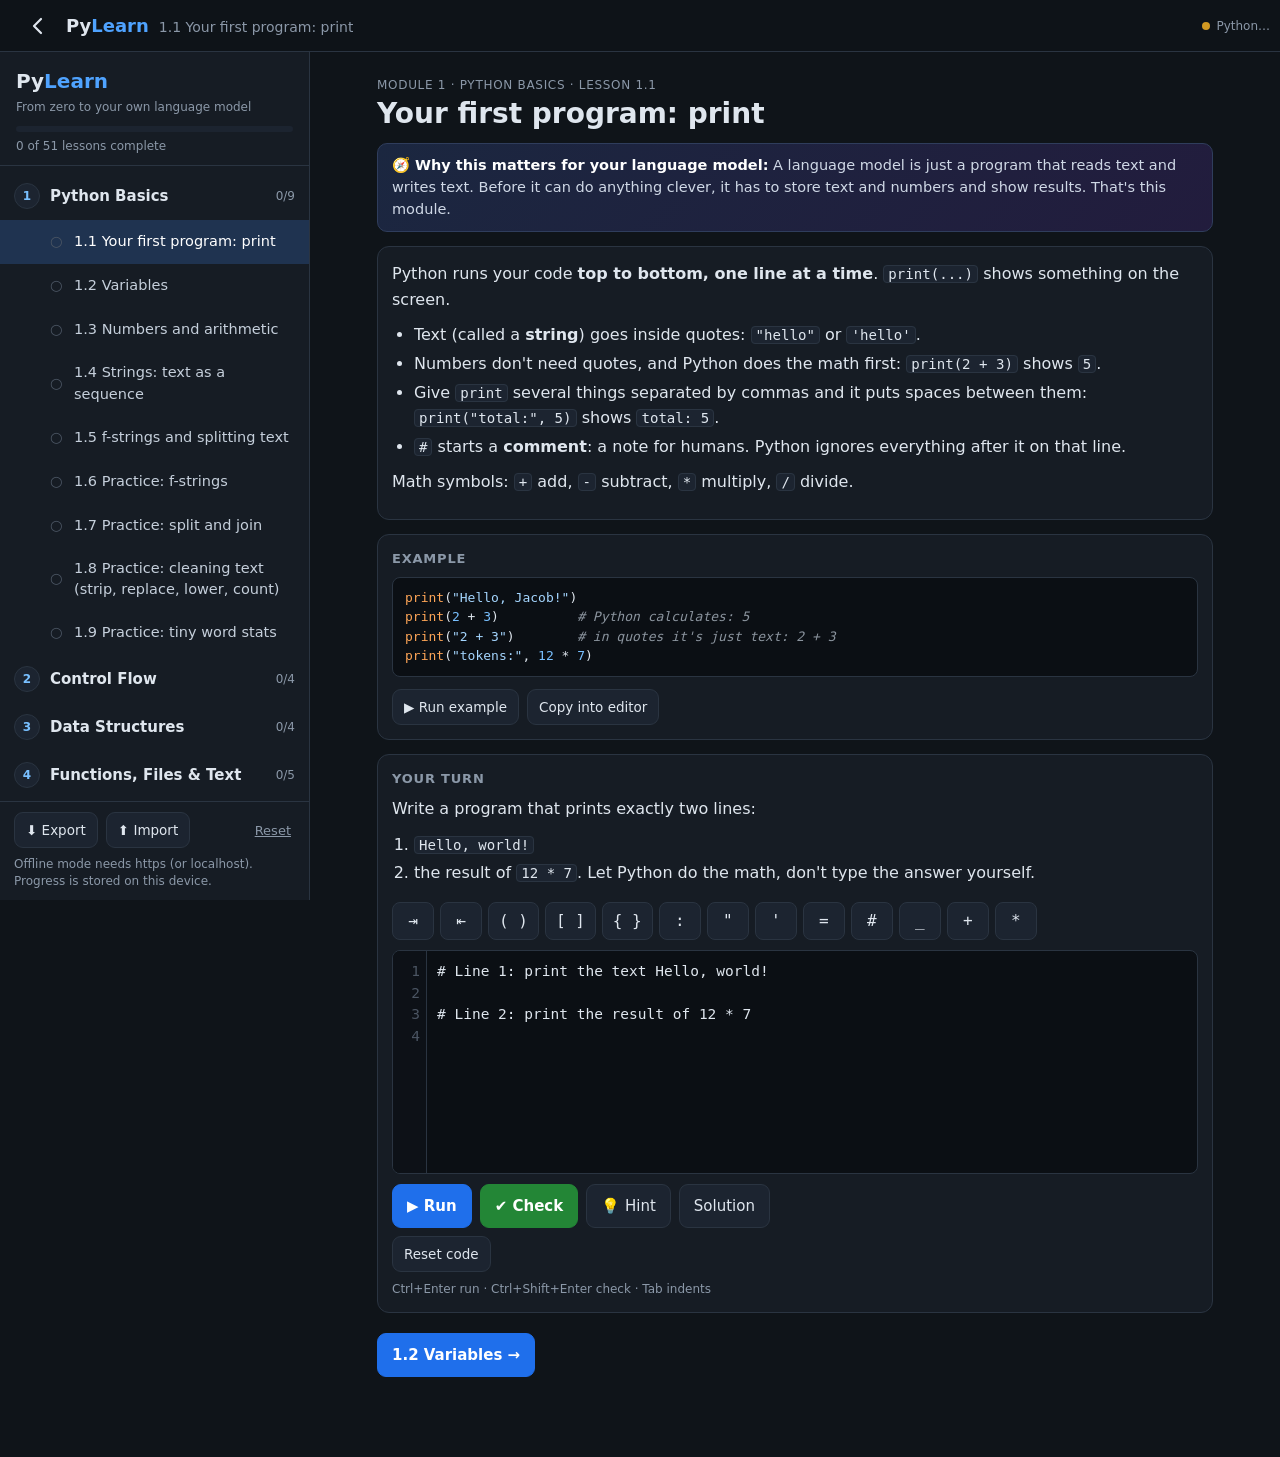
==== code.html @ 898a20d3 "Drills and concepts edition: daily review, predict/order/fill/bug drills, flashcards, streak; Python" ====
<!DOCTYPE html>
<html lang="en">
<head>
<meta charset="utf-8">
<meta name="viewport" content="width=device-width, initial-scale=1, viewport-fit=cover">
<title>PyLearn: Coding lessons</title>
<meta name="description" content="Learn Python from zero to your own language model. Runs offline in your browser.">
<meta name="theme-color" content="#0f1419">
<meta name="color-scheme" content="dark">
<meta name="apple-mobile-web-app-capable" content="yes">
<meta name="mobile-web-app-capable" content="yes">
<meta name="apple-mobile-web-app-status-bar-style" content="black-translucent">
<meta name="apple-mobile-web-app-title" content="PyLearn">
<meta name="format-detection" content="telephone=no">
<link rel="manifest" href="manifest.json">
<link rel="icon" type="image/svg+xml" href="icons/icon.svg">
<link rel="icon" type="image/png" sizes="192x192" href="icons/icon-192.png">
<link rel="apple-touch-icon" sizes="180x180" href="icons/apple-touch-icon.png">
<link rel="stylesheet" href="style.css">
</head>
<body>
<header id="topbar">
  <a id="homeBtn" class="iconbtn" href="./" aria-label="Back to drills" title="Back to drills">
    <svg viewBox="0 0 24 24" width="24" height="24" aria-hidden="true"><path d="M15 5l-7 7 7 7" fill="none" stroke="currentColor" stroke-width="2.2" stroke-linecap="round" stroke-linejoin="round"/></svg>
  </a>
  <button id="menuBtn" class="iconbtn" aria-label="Open lesson list" aria-controls="drawer" aria-expanded="false">
    <svg viewBox="0 0 24 24" width="24" height="24" aria-hidden="true"><path d="M3 6h18M3 12h18M3 18h18" stroke="currentColor" stroke-width="2" stroke-linecap="round"/></svg>
  </button>
  <div id="toptitle"><span class="brand">Py<span>Learn</span></span><span id="topLesson"></span></div>
  <div id="pyStatus" class="pystatus loading" title="Python status"><span class="dot"></span><span class="lbl">Python…</span></div>
</header>
<div id="overlay" class="hidden"></div>
<aside id="drawer" aria-label="Lessons">
  <div id="brand">
    <h1>Py<span>Learn</span></h1>
    <div class="sub">From zero to your own language model</div>
    <div id="progressbar"><div></div></div>
    <div id="progresstext"></div>
  </div>
  <nav id="nav"></nav>
  <div id="sidefoot">
    <div class="footrow">
      <button class="b small" id="exportBtn" title="Download your progress and code as a JSON file">⬇ Export</button>
      <button class="b small" id="importBtn" title="Load progress from a JSON file">⬆ Import</button>
      <button class="linkbtn" id="resetAll" title="Erase all progress and saved code">Reset</button>
    </div>
    <div class="footnote" id="offlineNote">Works offline once loaded. Progress is stored on this device.</div>
    <input type="file" id="importFile" accept="application/json,.json" class="hidden">
  </div>
</aside>
<main id="main"><div id="content"><div class="loading-msg">Loading lessons…</div></div></main>
<div id="toast" role="status" aria-live="polite"></div>
<script src="app.js"></script>
</body>
</html>
---- style.css ----
:root {
  --bg: #0f1419; --panel: #161c24; --panel2: #1c2430; --border: #2a3441;
  --text: #dfe6ee; --muted: #8b98a8; --accent: #4fa3ff; --accent2: #7c5cff;
  --ok: #3fb950; --bad: #f85149; --warn: #d29922; --code: #0b0f14;
  --mono: ui-monospace, "SF Mono", Menlo, "JetBrains Mono", "Fira Code", "DejaVu Sans Mono", Consolas, monospace;
  --sans: -apple-system, BlinkMacSystemFont, "Inter", "Segoe UI", "Noto Sans", "DejaVu Sans", Arial, sans-serif;
  --sat: env(safe-area-inset-top, 0px); --sab: env(safe-area-inset-bottom, 0px);
  --sal: env(safe-area-inset-left, 0px); --sar: env(safe-area-inset-right, 0px);
  --topbar: 52px; --drawer: min(86vw, 330px);
}
* { box-sizing: border-box; -webkit-tap-highlight-color: transparent; }
html { -webkit-text-size-adjust: 100%; text-size-adjust: 100%; background: var(--bg); }
body { margin: 0; min-height: 100vh; min-height: 100dvh; background: var(--bg); color: var(--text); font-family: var(--sans); font-size: 16px; line-height: 1.5; overscroll-behavior-y: none; }
a { color: var(--accent); }
button { font-family: inherit; }
.hidden { display: none !important; }

/* ---------- top bar ---------- */
#topbar { position: sticky; top: 0; z-index: 30; display: flex; align-items: center; gap: 6px;
  height: calc(var(--topbar) + var(--sat)); padding: var(--sat) calc(10px + var(--sar)) 0 calc(6px + var(--sal));
  background: rgba(15, 20, 25, .94); -webkit-backdrop-filter: blur(10px); backdrop-filter: blur(10px); border-bottom: 1px solid var(--border); }
.iconbtn { flex: none; width: 44px; height: 44px; display: inline-flex; align-items: center; justify-content: center; border: none; background: none; color: var(--text); border-radius: 10px; cursor: pointer; }
.iconbtn:active { background: var(--panel2); }
#toptitle { flex: 1; min-width: 0; display: flex; align-items: baseline; gap: 10px; white-space: nowrap; overflow: hidden; }
#toptitle .brand { font-weight: 700; font-size: 18px; }
.brand span, #brand h1 span { color: var(--accent); }
#topLesson { color: var(--muted); font-size: 14px; overflow: hidden; text-overflow: ellipsis; }
.pystatus { flex: none; display: inline-flex; align-items: center; gap: 6px; font-size: 12px; color: var(--muted); }
.pystatus .dot { width: 8px; height: 8px; border-radius: 50%; background: var(--warn); }
.pystatus.ready .dot { background: var(--ok); }
.pystatus.busy .dot { background: var(--accent); animation: pulse 1s infinite; }
.pystatus.error .dot { background: var(--bad); }
@keyframes pulse { 50% { opacity: .3; } }

/* ---------- drawer ---------- */
#drawer { position: fixed; z-index: 50; top: 0; bottom: 0; left: 0; width: calc(var(--drawer) + var(--sal)); background: var(--panel);
  border-right: 1px solid var(--border); display: flex; flex-direction: column; transform: translateX(-102%);
  transition: transform .25s ease; padding-left: var(--sal); visibility: hidden; }
body.drawer-open #drawer { transform: none; visibility: visible; }
#overlay { position: fixed; inset: 0; z-index: 40; background: rgba(0, 0, 0, .5); }
#brand { padding: calc(14px + var(--sat)) 16px 10px; border-bottom: 1px solid var(--border); }
#brand h1 { margin: 0; font-size: 20px; }
#brand .sub { color: var(--muted); font-size: 12px; margin-top: 2px; }
#progressbar { height: 6px; background: var(--panel2); border-radius: 3px; margin-top: 10px; overflow: hidden; }
#progressbar div { height: 100%; background: linear-gradient(90deg, var(--accent), var(--accent2)); width: 0; transition: width .4s; }
#progresstext { font-size: 12px; color: var(--muted); margin-top: 5px; }
#nav { overflow-y: auto; -webkit-overflow-scrolling: touch; flex: 1; padding: 6px 0 20px; overscroll-behavior: contain; }
.mod-head { display: flex; align-items: center; gap: 10px; padding: 11px 14px; cursor: pointer; user-select: none; font-weight: 600; font-size: 15px; }
.mod-head:active, .les:active { background: var(--panel2); }
.mod-head .num { display: inline-flex; width: 26px; height: 26px; border-radius: 50%; align-items: center; justify-content: center; background: var(--panel2); border: 1px solid var(--border); font-size: 12px; flex: none; }
.mod-head .num.done { background: var(--ok); border-color: var(--ok); color: #fff; }
.mod-head .count { margin-left: auto; color: var(--muted); font-weight: 400; font-size: 12px; }
.mod-lessons { display: none; }
.mod.open .mod-lessons { display: block; }
.les { display: flex; gap: 8px; align-items: center; padding: 10px 14px 10px 50px; cursor: pointer; font-size: 14.5px; color: #c5cfdb; min-height: 44px; }
.les.active { background: #1f3350; color: #fff; }
.les .chk { width: 16px; flex: none; color: var(--ok); font-weight: bold; }
.les .chk.todo { color: #4b5563; }
#sidefoot { padding: 10px 14px calc(10px + var(--sab)); border-top: 1px solid var(--border); font-size: 12px; color: var(--muted); }
.footrow { display: flex; gap: 8px; align-items: center; }
.linkbtn { margin-left: auto; background: none; border: none; color: var(--muted); cursor: pointer; font-size: 13px; padding: 8px 4px; text-decoration: underline; }
.footnote { margin-top: 8px; line-height: 1.4; }

/* ---------- main ---------- */
#content { max-width: 900px; margin: 0 auto; padding: 14px calc(12px + var(--sar)) calc(40px + var(--sab)) calc(12px + var(--sal)); }
.loading-msg { color: var(--muted); padding: 30px 4px; }
.crumb { color: var(--muted); font-size: 12px; text-transform: uppercase; letter-spacing: .7px; }
h2.title { margin: 2px 0 12px; font-size: 24px; line-height: 1.25; }
.why { background: linear-gradient(135deg, #1b2740, #221c3d); border: 1px solid #2f3d5c; border-radius: 10px; padding: 11px 14px; margin-bottom: 14px; font-size: 14.5px; color: #cfd8e6; }
.why b { color: #fff; }
.card { background: var(--panel); border: 1px solid var(--border); border-radius: 12px; padding: 14px; margin-bottom: 14px; }
.card h3 { margin: 0 0 8px; font-size: 13px; text-transform: uppercase; letter-spacing: .8px; color: var(--muted); }
.md p { line-height: 1.6; margin: 0 0 10px; }
.md ul, .md ol { margin: 0 0 10px; padding-left: 22px; line-height: 1.6; }
.md li { margin: 3px 0; }
.md code { font-family: var(--mono); background: var(--panel2); border: 1px solid var(--border); padding: 0 4px; border-radius: 4px; font-size: .88em; overflow-wrap: anywhere; }
.md pre code { border: none; padding: 0; background: none; }
.md h4 { margin: 14px 0 6px; }
.md .tablewrap { overflow-x: auto; -webkit-overflow-scrolling: touch; }
.md table { border-collapse: collapse; margin: 6px 0 12px; }
.md td, .md th { border: 1px solid var(--border); padding: 4px 10px; font-family: var(--mono); font-size: 13px; }
pre.code { font-family: var(--mono); font-size: 13px; background: var(--code); border: 1px solid var(--border); border-radius: 8px; padding: 10px 12px; overflow-x: auto; -webkit-overflow-scrolling: touch; line-height: 1.5; margin: 6px 0 12px; white-space: pre; }
.kw { color: #ff7b72; } .str { color: #a5d6ff; } .com { color: #8b949e; font-style: italic; } .num { color: #79c0ff; } .fn { color: #d2a8ff; } .bi { color: #ffa657; }
.btnrow { display: flex; gap: 8px; flex-wrap: wrap; align-items: center; }
button.b { font-size: 15px; border-radius: 9px; padding: 10px 14px; min-height: 44px; border: 1px solid var(--border); background: var(--panel2); color: var(--text); cursor: pointer; touch-action: manipulation; }
button.b:hover { border-color: var(--accent); }
button.b:disabled { opacity: .5; cursor: wait; }
button.primary { background: #1f6feb; border-color: #1f6feb; color: #fff; font-weight: 600; }
button.success { background: #238636; border-color: #238636; color: #fff; font-weight: 600; }
button.danger { background: #8e1f1f; border-color: #b62324; color: #fff; font-weight: 600; }
button.small { font-size: 13.5px; padding: 7px 11px; min-height: 36px; }
.actions { display: grid; grid-template-columns: 1fr 1fr; gap: 8px; }
.actions .wide { grid-column: span 2; }
.secondary { margin-top: 8px; }
.kbd { color: var(--muted); font-size: 12px; margin-top: 8px; }
@media (hover: none) { .kbd { display: none; } }

/* ---------- editor ---------- */
.keybar { position: sticky; top: calc(var(--topbar) + var(--sat)); z-index: 5; display: flex; gap: 6px; overflow-x: auto; -webkit-overflow-scrolling: touch;
  padding: 6px 2px; margin: 8px -2px 0; background: var(--panel); scrollbar-width: none; }
.keybar::-webkit-scrollbar { display: none; }
.keybar button { flex: none; min-width: 42px; height: 38px; padding: 0 10px; font-family: var(--mono); font-size: 16px; border-radius: 8px;
  border: 1px solid var(--border); background: var(--panel2); color: var(--text); cursor: pointer; touch-action: manipulation; user-select: none; -webkit-user-select: none; }
.keybar button:active { background: #2a3a52; }
.editor { display: flex; align-items: flex-start; border: 1px solid var(--border); border-radius: 8px; background: var(--code); overflow: hidden; margin: 4px 0 10px; }
.editor:focus-within { border-color: var(--accent); }
.gutter { font-family: var(--mono); font-size: 16px; line-height: 1.5; color: #4b5563; text-align: right; padding: 10px 6px 10px 6px; user-select: none; -webkit-user-select: none; white-space: pre; overflow: hidden; background: #0d1117; border-right: 1px solid var(--border); min-width: 34px; flex: none; }
textarea.code { flex: 1; min-width: 0; font-family: var(--mono); font-size: 16px; line-height: 1.5; background: transparent; color: var(--text); border: none; outline: none; resize: none;
  padding: 10px; min-height: 220px; white-space: pre; overflow-x: auto; overflow-y: hidden; tab-size: 4; -moz-tab-size: 4; caret-color: #fff; border-radius: 0; -webkit-appearance: none; appearance: none; }
.out { font-family: var(--mono); font-size: 13px; background: var(--code); border: 1px solid var(--border); border-radius: 8px; padding: 10px 12px; white-space: pre-wrap; word-break: break-word; max-height: 60vh; overflow: auto; -webkit-overflow-scrolling: touch; margin-top: 10px; }
.out .err { color: #ffa198; }
.out .dim { color: var(--muted); }
.banner { border-radius: 8px; padding: 10px 12px; margin-top: 10px; font-size: 15px; line-height: 1.5; white-space: pre-wrap; overflow-wrap: anywhere; }
.banner.pass { background: #12261a; border: 1px solid var(--ok); color: #aff5b4; }
.banner.fail { background: #2a1416; border: 1px solid var(--bad); color: #ffd1cf; }
.banner.info { background: #2a2210; border: 1px solid var(--warn); color: #f5dfa8; }
.banner.slow { background: #13233a; border: 1px solid #2f5d99; color: #cfe3ff; margin: 0 0 14px; }
.navrow { display: flex; flex-direction: column; gap: 8px; margin-top: 20px; }
.navrow button { width: 100%; text-align: left; }
.navrow #next { text-align: right; }
#toast { position: fixed; z-index: 60; left: 50%; transform: translateX(-50%); bottom: calc(20px + var(--sab)); max-width: 92vw; background: var(--ok); color: #fff; padding: 10px 16px; border-radius: 10px; font-weight: 600; opacity: 0; transition: opacity .3s; pointer-events: none; text-align: center; }
#toast.show { opacity: 1; }
#toast.warn { background: #9a6700; }

/* ---------- wider screens: drawer becomes a fixed sidebar ---------- */
@media (min-width: 960px) {
  #menuBtn { display: none; }
  #topbar { padding-left: calc(16px + var(--sal)); }
  #drawer { transform: none; visibility: visible; top: calc(var(--topbar) + var(--sat)); width: 310px; z-index: 20; }
  #brand { padding-top: 14px; }
  #overlay { display: none !important; }
  #main { margin-left: 310px; }
  #content { padding: 24px 32px 80px; }
  h2.title { font-size: 28px; }
  .actions { display: flex; flex-wrap: wrap; }
  .navrow { flex-direction: row; justify-content: space-between; }
  .navrow button { width: auto; }
}
@media (min-width: 960px) and (hover: hover) and (pointer: fine) {
  textarea.code, .gutter { font-size: 14.5px; }
}
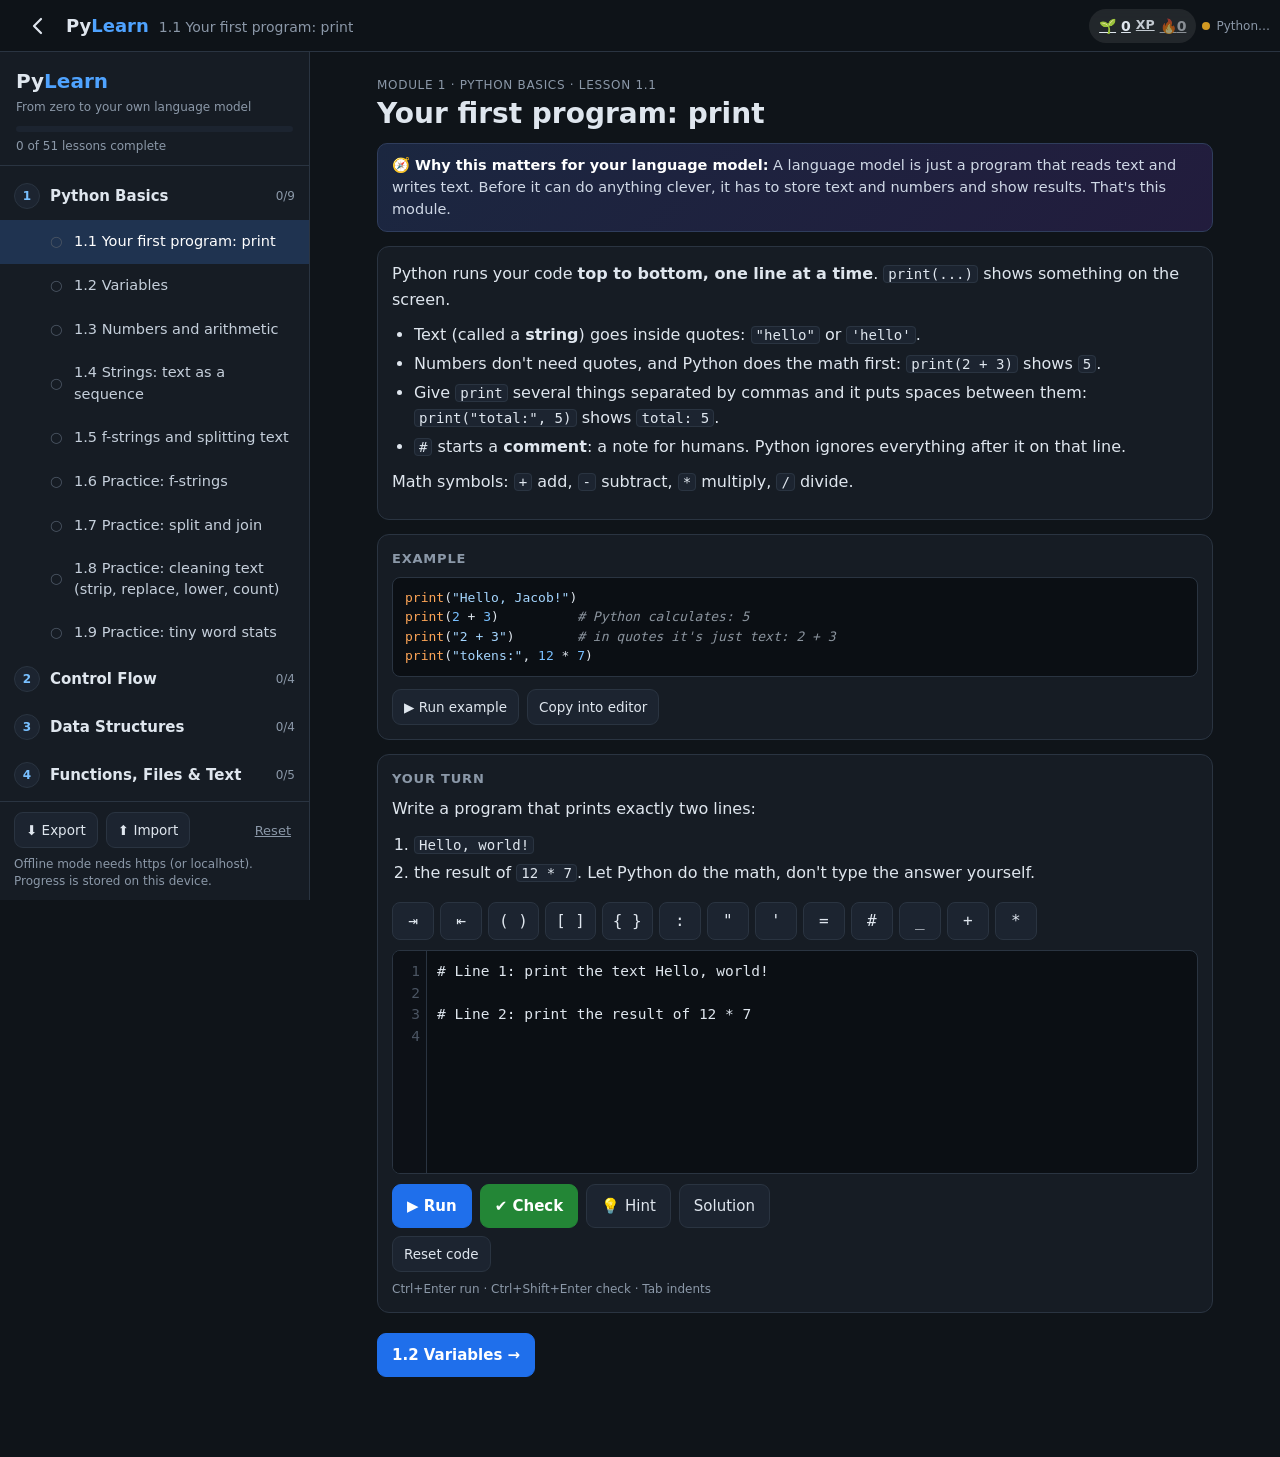
==== commit bd321568: "XP points, ranks and streaks: header badge, Ranks screen, rank-up celebration, backfill from existin" ====
--- a/code.html
+++ b/code.html
@@ -27,6 +27,7 @@
     <svg viewBox="0 0 24 24" width="24" height="24" aria-hidden="true"><path d="M3 6h18M3 12h18M3 18h18" stroke="currentColor" stroke-width="2" stroke-linecap="round"/></svg>
   </button>
   <div id="toptitle"><span class="brand">Py<span>Learn</span></span><span id="topLesson"></span></div>
+  <a id="xpBadge" class="pg-badge" href="./#/ranks" title="Rank, XP and streak"></a>
   <div id="pyStatus" class="pystatus loading" title="Python status"><span class="dot"></span><span class="lbl">Python…</span></div>
 </header>
 <div id="overlay" class="hidden"></div>
@@ -50,6 +51,7 @@
 </aside>
 <main id="main"><div id="content"><div class="loading-msg">Loading lessons…</div></div></main>
 <div id="toast" role="status" aria-live="polite"></div>
+<script src="game.js"></script>
 <script src="app.js"></script>
 </body>
 </html>
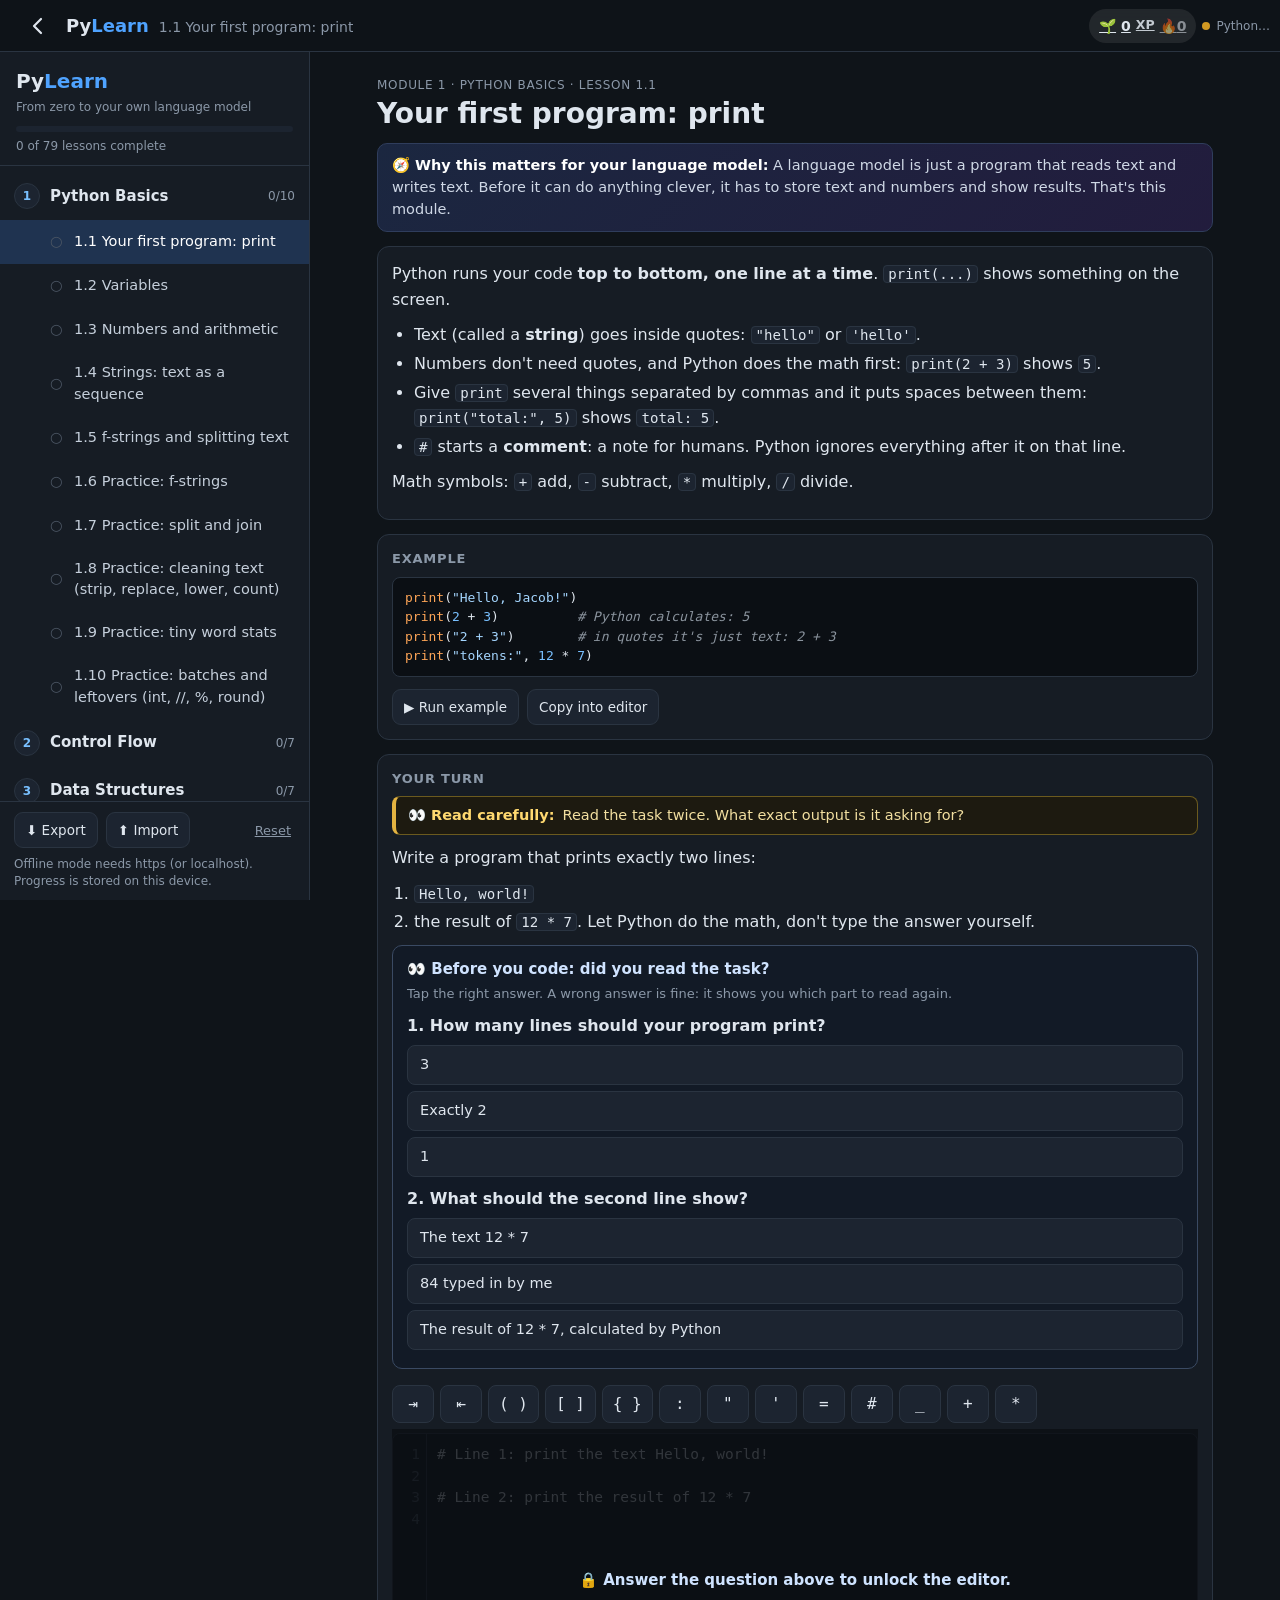
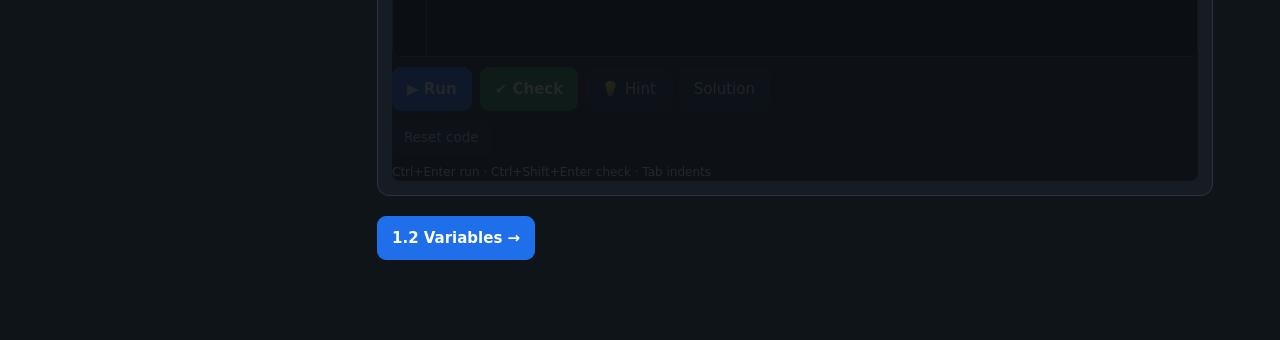
==== commit 52cc5edc: "More practice: 28 new practice lessons (3 per module, plus 1.10) with matching drills; read-carefull" ====
--- a/code.html
+++ b/code.html
@@ -52,6 +52,7 @@
 <main id="main"><div id="content"><div class="loading-msg">Loading lessons…</div></div></main>
 <div id="toast" role="status" aria-live="polite"></div>
 <script src="game.js"></script>
+<script src="careful.js"></script>
 <script src="app.js"></script>
 </body>
 </html>
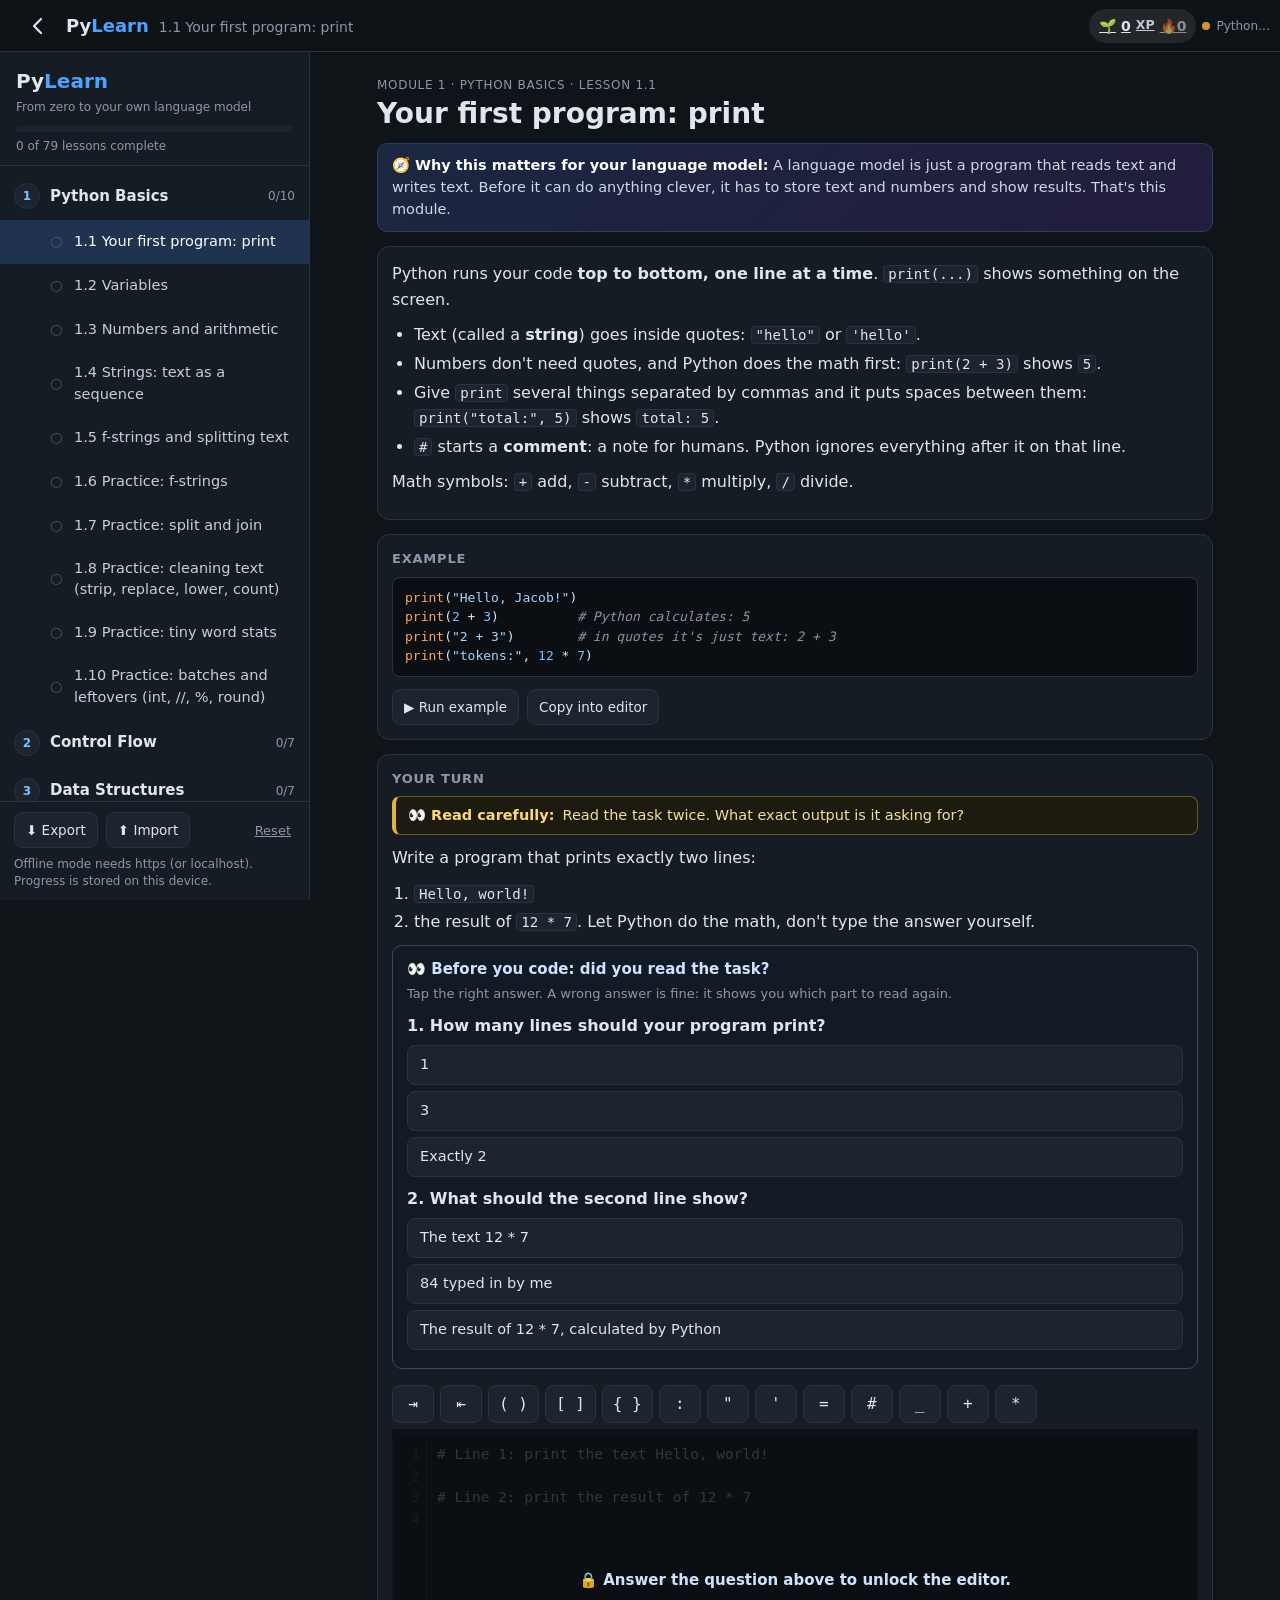
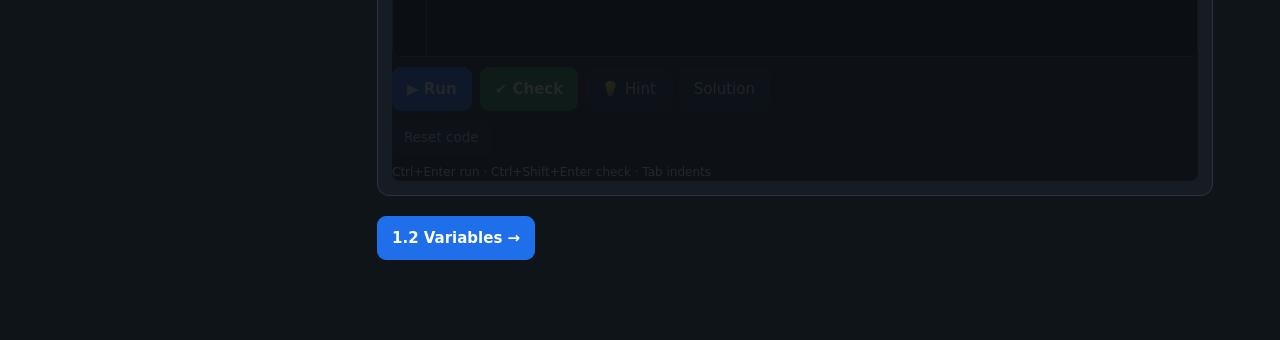
==== commit 09fb1ba9: "Sync with desktop PyLearn through a private GitHub repo: Sync card (token setup steps, test, disconn" ====
--- a/code.html
+++ b/code.html
@@ -45,6 +45,7 @@
       <button class="b small" id="importBtn" title="Load progress from a JSON file">⬆ Import</button>
       <button class="linkbtn" id="resetAll" title="Erase all progress and saved code">Reset</button>
     </div>
+    <div class="footnote hidden" id="syncNote"></div>
     <div class="footnote" id="offlineNote">Works offline once loaded. Progress is stored on this device.</div>
     <input type="file" id="importFile" accept="application/json,.json" class="hidden">
   </div>
@@ -52,6 +53,7 @@
 <main id="main"><div id="content"><div class="loading-msg">Loading lessons…</div></div></main>
 <div id="toast" role="status" aria-live="polite"></div>
 <script src="game.js"></script>
+<script src="sync.js"></script>
 <script src="careful.js"></script>
 <script src="app.js"></script>
 </body>
--- a/style.css
+++ b/style.css
@@ -139,3 +139,4 @@
 @media (min-width: 960px) and (hover: hover) and (pointer: fine) {
   textarea.code, .gutter { font-size: 14.5px; }
 }
+#syncNote a { color: inherit; text-decoration: none; }
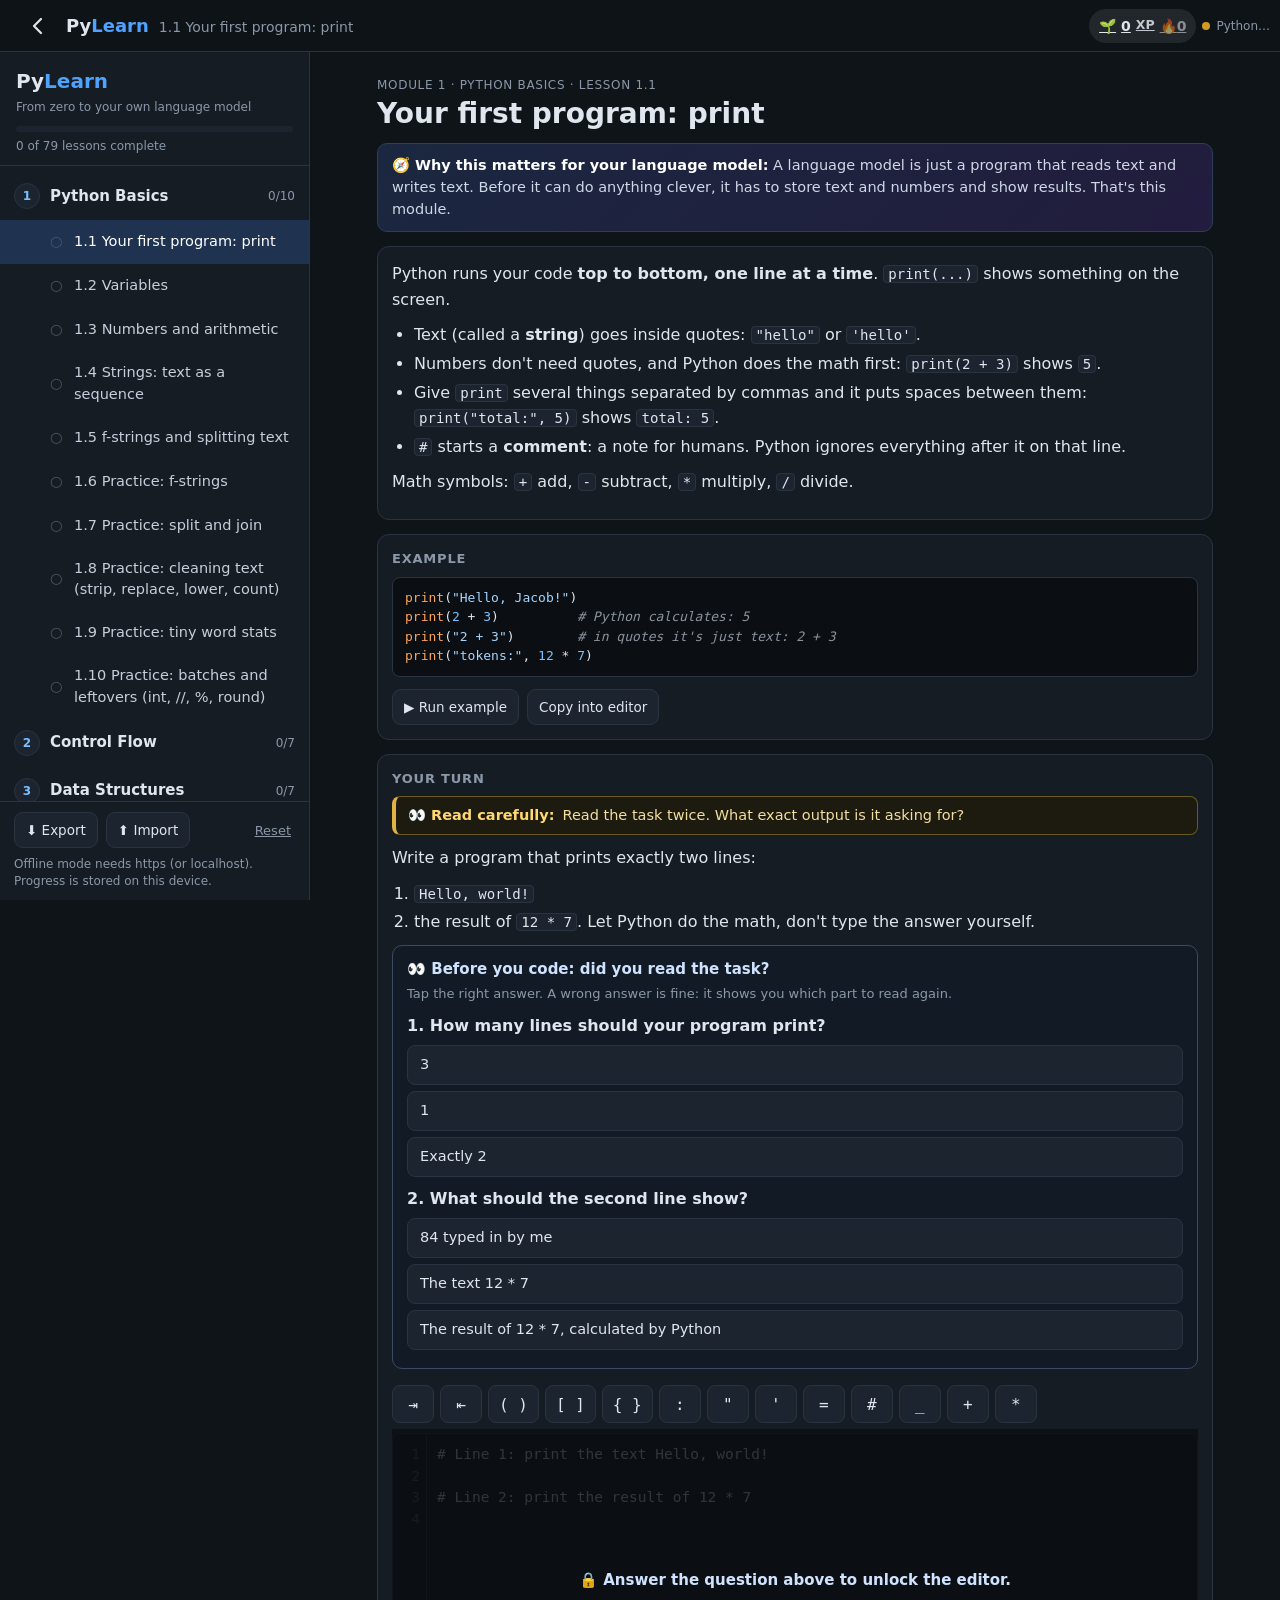
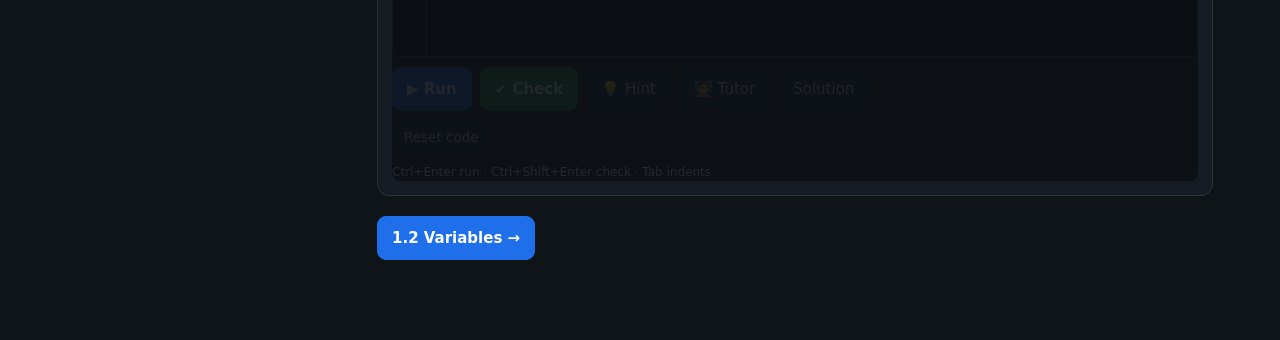
==== commit 3e541b86: "Add a free built-in Socratic tutor (no AI, no API key) Rule-based, offline coaching on the coding pa" ====
--- a/code.html
+++ b/code.html
@@ -55,6 +55,7 @@
 <script src="game.js"></script>
 <script src="sync.js"></script>
 <script src="careful.js"></script>
+<script src="tutor.js"></script>
 <script src="app.js"></script>
 </body>
 </html>
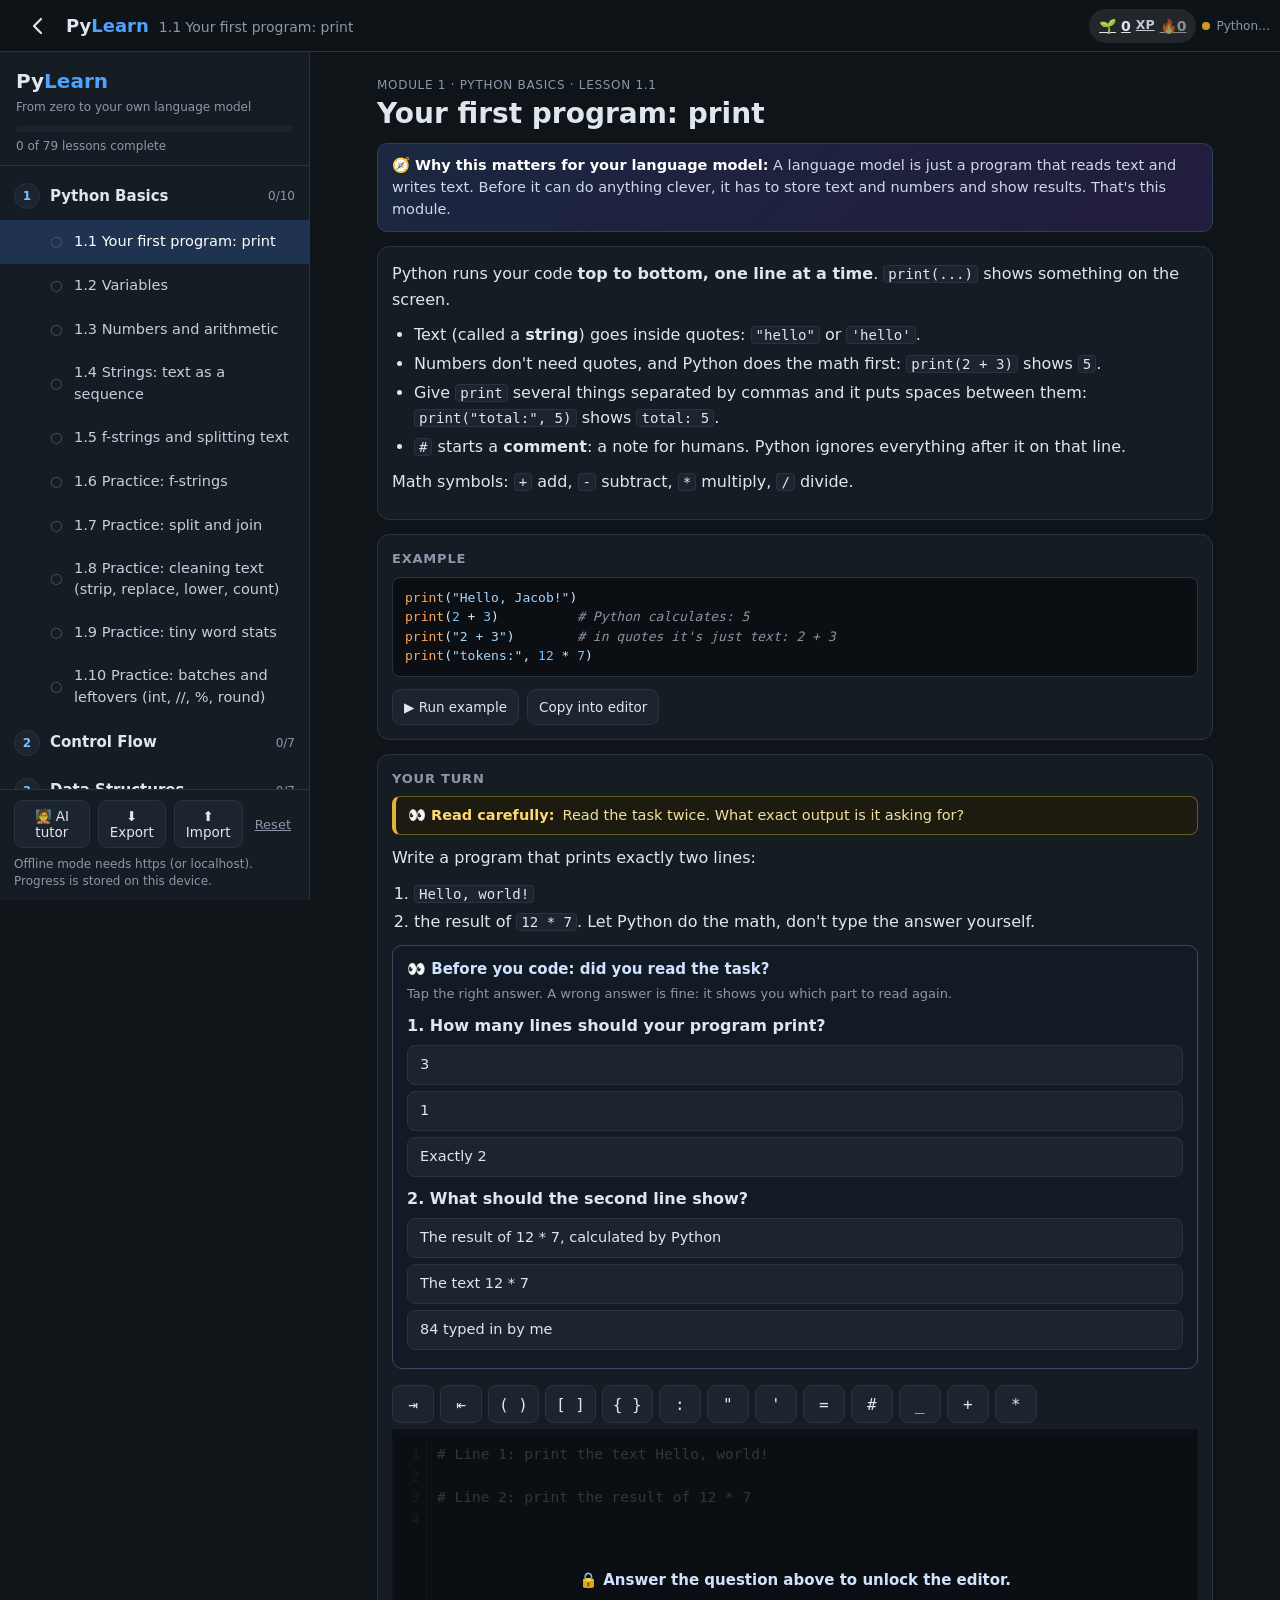
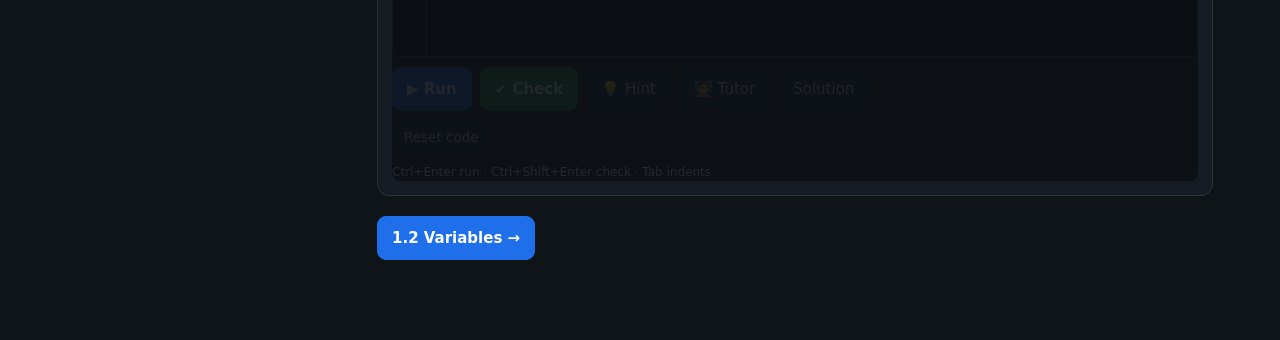
==== commit 071e927d: "Add an optional Anthropic AI tutor on top of the built-in one Learners can paste their own API key i" ====
--- a/code.html
+++ b/code.html
@@ -41,6 +41,7 @@
   <nav id="nav"></nav>
   <div id="sidefoot">
     <div class="footrow">
+      <button class="b small" id="aiSettingsBtn" title="Optional AI tutor settings">🧑‍🏫 AI tutor</button>
       <button class="b small" id="exportBtn" title="Download your progress and code as a JSON file">⬇ Export</button>
       <button class="b small" id="importBtn" title="Load progress from a JSON file">⬆ Import</button>
       <button class="linkbtn" id="resetAll" title="Erase all progress and saved code">Reset</button>
@@ -55,6 +56,7 @@
 <script src="game.js"></script>
 <script src="sync.js"></script>
 <script src="careful.js"></script>
+<script src="ai_tutor.js"></script>
 <script src="tutor.js"></script>
 <script src="app.js"></script>
 </body>
